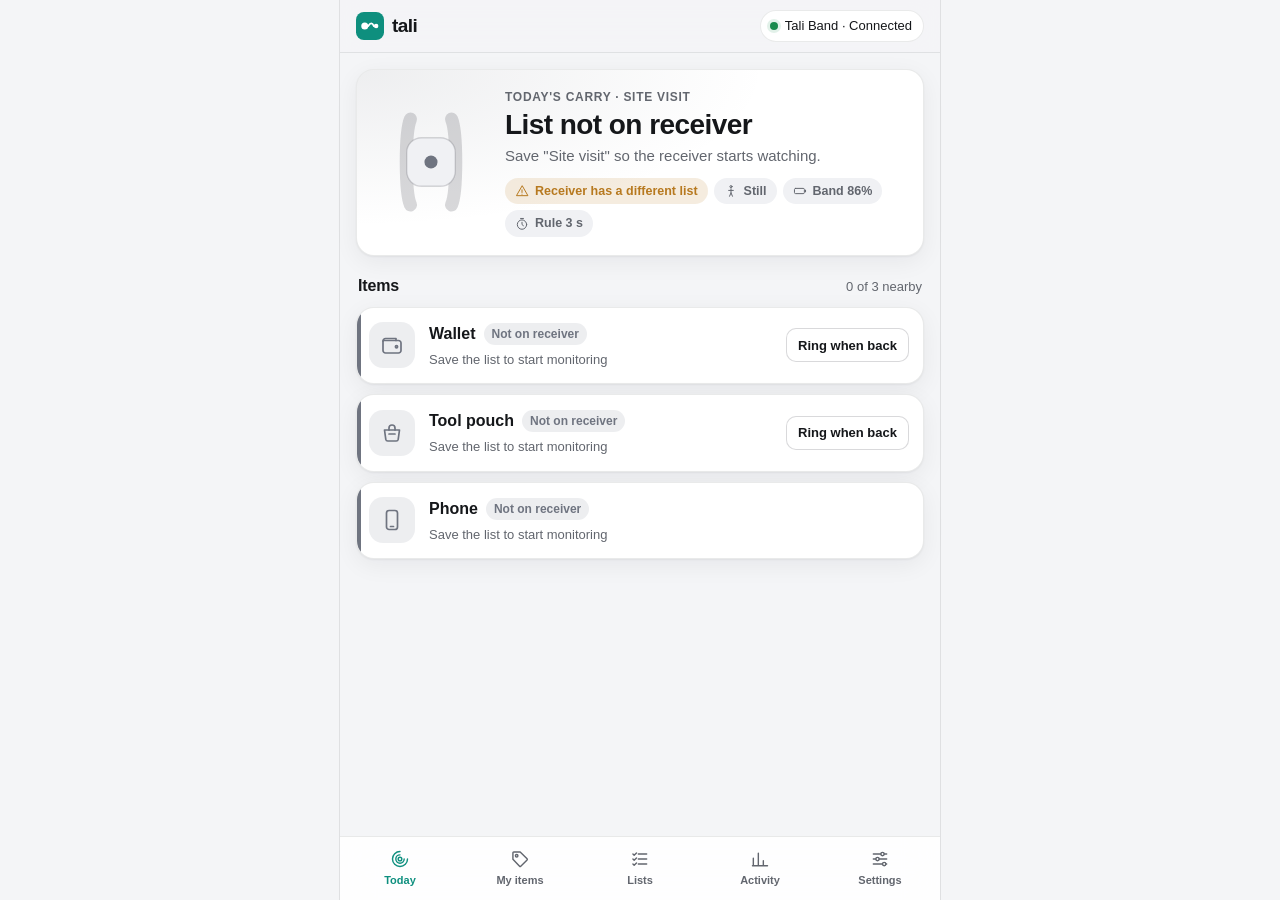
==== app.html @ d7bedd8a "Initial Commit, Simulation with Application" ====
<!doctype html>
<html lang="en">
<head>
  <meta charset="utf-8">
  <meta name="viewport" content="width=device-width, initial-scale=1, viewport-fit=cover">
  <meta name="theme-color" content="#0b0c0e" media="(prefers-color-scheme: dark)">
  <meta name="theme-color" content="#f4f5f7" media="(prefers-color-scheme: light)">
  <meta name="description" content="Tali: control centre for the wearable that taps you before you leave something behind.">
  <title>Tali</title>
  <link rel="icon" href="data:image/svg+xml,%3Csvg xmlns='http://www.w3.org/2000/svg' viewBox='0 0 32 32'%3E%3Crect width='32' height='32' rx='8' fill='%230e8f7e'/%3E%3Ccircle cx='10' cy='16' r='4' fill='white'/%3E%3Ccircle cx='23' cy='16' r='2.6' fill='white'/%3E%3Cpath d='M14 16c2.5-4 4.5-4 6.4 0' stroke='white' stroke-width='2' fill='none' stroke-linecap='round'/%3E%3C/svg%3E">
  <link rel="stylesheet" href="css/app.css?v=10">
</head>
<body>
  <div class="statusbar" aria-hidden="true">
    <span id="sbTime">9:41</span>
    <span class="sb-icons">
      <svg viewBox="0 0 18 12"><rect x="0" y="8" width="3" height="4" rx="1"/><rect x="5" y="5.5" width="3" height="6.5" rx="1"/><rect x="10" y="3" width="3" height="9" rx="1"/><rect x="15" y="0" width="3" height="12" rx="1"/></svg>
      <svg viewBox="0 0 16 12"><path d="M8 11.5 5.6 8.9a3.4 3.4 0 0 1 4.8 0Z"/><path d="M3.2 6.6a6.8 6.8 0 0 1 9.6 0l-1.3 1.3a5 5 0 0 0-7 0Z"/><path d="M.8 4.2a10.2 10.2 0 0 1 14.4 0l-1.3 1.3a8.4 8.4 0 0 0-11.8 0Z"/></svg>
      <svg viewBox="0 0 27 12"><rect x=".5" y=".5" width="23" height="11" rx="3.5" fill="none" stroke="currentColor" opacity=".45"/><rect x="2" y="2" width="16" height="8" rx="2"/><path d="M25 4v4a2 2 0 0 0 0-4Z" opacity=".45"/></svg>
    </span>
  </div>

  <div class="lock" id="lock" hidden>
    <div class="lock-top">
      <svg class="i" viewBox="0 0 24 24" aria-hidden="true"><rect x="5" y="11" width="14" height="10" rx="2"/><path d="M8 11V8a4 4 0 0 1 8 0v3"/></svg>
      <div class="lock-date" id="lockDate"></div>
      <div class="lock-time" id="lockTime"></div>
    </div>
    <div class="lock-notes" id="lockNotes"></div>
    <button class="lock-hint" type="button" id="unlockBtn">Tap to unlock</button>
  </div>

  <a class="skip" href="#main">Skip to content</a>

  <header class="topbar">
    <div class="brand">
      <svg class="brand-mark" viewBox="0 0 32 32" aria-hidden="true"><rect width="32" height="32" rx="9"/><circle cx="10" cy="16" r="4"/><circle cx="23" cy="16" r="2.6"/><path d="M14 16c2.5-4 4.5-4 6.4 0"/></svg>
      <span class="brand-name">tali</span>
          </div>
    <button class="link-chip" id="linkChip" type="button" aria-live="polite" data-goto="settings">
      <span class="dot"></span><span class="link-text">Connecting…</span>
    </button>
  </header>

  <div class="layout">

    <main id="main" tabindex="-1">
      <!-- TODAY -->
      <section class="view" id="view-today" data-view="today" aria-labelledby="h-today">
        <h1 class="sr-only" id="h-today">Today</h1>
        <div class="hero card" id="hero">
          <div class="band-art" id="bandArt" aria-hidden="true">
            <svg viewBox="0 0 120 120">
              <circle class="ripple r1" cx="60" cy="60" r="40"/>
              <circle class="ripple r2" cx="60" cy="60" r="40"/>
              <path class="strap" d="M38 14c-6 14-6 78 0 92M82 14c6 14 6 78 0 92"/>
              <rect class="pod" x="34" y="34" width="52" height="52" rx="16"/>
              <circle class="led" cx="60" cy="60" r="7"/>
            </svg>
          </div>
          <div class="hero-body">
            <p class="eyebrow" id="heroEyebrow">Today's carry</p>
            <h2 class="hero-title" id="heroTitle">Connecting to receiver…</h2>
            <p class="hero-sub" id="heroSub"></p>
            <div class="hero-meta" id="heroMeta"></div>
          </div>
        </div>

        <div class="section-head">
          <h3>Items</h3>
          <span class="muted small" id="itemsHeadMeta"></span>
        </div>
        <div class="item-grid" id="statusList"></div>
      </section>

      <!-- MY ITEMS -->
      <section class="view" id="view-items" data-view="items" aria-labelledby="h-items" hidden>
        <div class="page-head">
          <div><h1 id="h-items">My items</h1><p class="muted">Tags and phones paired to your receiver.</p></div>
          <button class="btn primary" id="addTagBtn" type="button">Add a tag</button>
        </div>
        <div class="stack" id="itemsList"></div>
      </section>

      <!-- LISTS -->
      <section class="view" id="view-lists" data-view="lists" aria-labelledby="h-lists" hidden>
        <div class="page-head">
          <div><h1 id="h-lists">Carry lists</h1><p class="muted">Pick what you bring for each routine. The receiver checks the active list on its own, even with your phone away.</p></div>
          <button class="btn" id="newListBtn" type="button">New list</button>
        </div>
        <div class="stack" id="listsList"></div>
      </section>

      <!-- LOG -->
      <section class="view" id="view-log" data-view="log" aria-labelledby="h-log" hidden>
        <div class="page-head">
          <div><h1 id="h-log">Activity &amp; trials</h1><p class="muted">Every departure, alert and recovery, plus the measurements the pilot needs.</p></div>
          <button class="btn" id="exportBtn" type="button">Export CSV</button>
        </div>
        <div class="kpis" id="kpis"></div>
        <div class="card">
          <div class="card-head"><h3>Recent departures</h3><span class="tag-sim" id="trialSource">Pilot log</span></div>
          <div class="table-wrap"><table class="table" id="trialTable"></table></div>
        </div>
        <div class="card">
          <div class="card-head"><h3>Event log</h3><button class="btn ghost sm" id="clearLog" type="button">Clear</button></div>
          <ol class="events" id="eventList"></ol>
        </div>
      </section>

      <!-- SETTINGS -->
      <section class="view" id="view-settings" data-view="settings" aria-labelledby="h-settings" hidden>
        <div class="page-head"><div><h1 id="h-settings">Settings</h1><p class="muted">Receiver connection and alert behaviour.</p></div></div>
        <div class="card">
          <h3>Data source</h3>
          <div class="seg" role="radiogroup" aria-label="Data source" id="modeSeg">
            <button type="button" role="radio" data-mode="sim">Demo receiver</button>
            <button type="button" role="radio" data-mode="live">Receiver (Wi-Fi)</button>
          </div>
          <div class="live-fields" id="liveFields">
            <label class="field"><span>Receiver address</span>
              <input id="rxUrl" type="url" inputmode="url" placeholder="http://192.168.4.1" autocomplete="off" spellcheck="false">
            </label>
            <p class="muted small">Join the receiver's Wi-Fi (<code>Tali-XXXX</code>) or the same network. When this page is served from the receiver itself, leave the field empty. Browsers block plain-HTTP device calls from HTTPS pages.</p>
            <button class="btn primary" id="connectBtn" type="button">Connect</button>
          </div>
        </div>
        <div class="card">
          <h3>Alert rule</h3>
          <p class="muted small">How long an item must stay out of range after you start moving before the wearable taps. Shorter rules warn sooner but raise more false alerts.</p>
          <div class="seg" role="radiogroup" aria-label="Confirmation window" id="ruleSeg">
            <button type="button" role="radio" data-rule="0">Immediate</button>
            <button type="button" role="radio" data-rule="3000">3 s</button>
            <button type="button" role="radio" data-rule="5000">5 s</button>
          </div>
          <label class="field range-field"><span>Signal threshold <b id="rssiVal"></b></span>
            <input id="rssiRange" type="range" min="-90" max="-65" step="1">
            <span class="range-ends muted small"><span>Wider range</span><span>Tighter range</span></span>
          </label>
        </div>
        <div class="card">
          <h3>On this phone</h3>
          <label class="switch"><input type="checkbox" id="optSound"><span>Play a sound when an alert fires</span></label>
          <label class="switch"><input type="checkbox" id="optVibrate"><span>Vibrate this phone too (Android)</span></label>
          <label class="switch"><input type="checkbox" id="optTheme"><span>Dark appearance</span></label>
        </div>
        <div class="card">
          <h3>Developers</h3>
          <p class="muted small">The receiver firmware implements the HTTP API in <a href="docs/API.md">docs/API.md</a>. The alert state machine in <code>js/engine.js</code> is the reference for the firmware logic.</p>
          <div class="row gap">
            <button class="btn" id="resetBtn" type="button">Reset demo data</button>
          </div>
        </div>
      </section>
    </main>
  </div>

  <nav class="tabbar" aria-label="Sections"></nav>

  <!-- alert banner -->
  <div class="alert-banner" id="alertBanner" role="alert" hidden>
    <div class="alert-icon" aria-hidden="true"></div>
    <div class="alert-text"><strong id="alertTitle">Check your wallet</strong><span id="alertSub">Left behind as you moved</span></div>
    <div class="alert-actions">
      <button class="btn light sm" id="alertRing" type="button">Ring</button>
      <button class="btn ghost-light sm" id="alertDismiss" type="button">Got it</button>
    </div>
  </div>

  <div class="sheet-backdrop" id="sheetBackdrop" hidden></div>
  <div class="sheet" id="sheet" role="dialog" aria-modal="true" aria-labelledby="sheetTitle" hidden>
    <div class="sheet-grip" aria-hidden="true"></div>
    <div class="sheet-head"><h2 id="sheetTitle"></h2><button class="icon-btn" id="sheetClose" type="button" aria-label="Close">✕</button></div>
    <div class="sheet-body" id="sheetBody"></div>
  </div>

  <div class="toasts" id="toasts" aria-live="polite"></div>

  <script src="js/engine.js?v=10"></script>
  <script src="js/transport.js?v=10"></script>
  <script src="js/app.js?v=10"></script>
</body>
</html>
---- css/app.css ----
/* Tali Control: design tokens */
:root {
  --bg: #f4f5f7;
  --surface: #ffffff;
  --surface-2: #f0f1f4;
  --text: #15171a;
  --muted: #62666e;
  --line: rgba(20, 24, 31, .09);
  --line-strong: rgba(20, 24, 31, .16);
  --accent: #0e8f7e;
  --accent-ink: #ffffff;
  --accent-soft: rgba(14, 143, 126, .12);
  --ok: #178a4c;      --ok-soft: rgba(23, 138, 76, .12);
  --warn: #b7791f;    --warn-soft: rgba(183, 121, 31, .14);
  --alert: #d93f3f;   --alert-soft: rgba(217, 63, 63, .12);
  --idle: #6f7480;    --idle-soft: rgba(111, 116, 128, .12);
  --info: #3d6fd8;    --info-soft: rgba(61, 111, 216, .12);
  --shadow: 0 1px 2px rgba(16, 20, 26, .05), 0 6px 24px rgba(16, 20, 26, .06);
  --radius: 18px;
  --radius-sm: 12px;
  --font: ui-sans-serif, -apple-system, BlinkMacSystemFont, "Segoe UI", Inter, Roboto, "Helvetica Neue", Arial, sans-serif;
  --mono: ui-monospace, SFMono-Regular, Menlo, Consolas, monospace;
  --tabbar-h: 64px;
  color-scheme: light;
}
@media (prefers-color-scheme: dark) {
  :root:not([data-theme="light"]) {
    --bg: #0b0c0e; --surface: #15171b; --surface-2: #1d2025; --text: #eef0f3; --muted: #9aa0aa;
    --line: rgba(255, 255, 255, .08); --line-strong: rgba(255, 255, 255, .16);
    --accent: #2cc2aa; --accent-ink: #05201b; --accent-soft: rgba(44, 194, 170, .14);
    --ok: #3ccf7d; --ok-soft: rgba(60, 207, 125, .14);
    --warn: #e9ad4c; --warn-soft: rgba(233, 173, 76, .15);
    --alert: #ff6b6b; --alert-soft: rgba(255, 107, 107, .15);
    --idle: #9aa0aa; --idle-soft: rgba(154, 160, 170, .14);
    --info: #79a1ff; --info-soft: rgba(121, 161, 255, .14);
    --shadow: 0 1px 2px rgba(0, 0, 0, .4), 0 8px 28px rgba(0, 0, 0, .35);
    color-scheme: dark;
  }
}
:root[data-theme="dark"] {
  --bg: #0b0c0e; --surface: #15171b; --surface-2: #1d2025; --text: #eef0f3; --muted: #9aa0aa;
  --line: rgba(255, 255, 255, .08); --line-strong: rgba(255, 255, 255, .16);
  --accent: #2cc2aa; --accent-ink: #05201b; --accent-soft: rgba(44, 194, 170, .14);
  --ok: #3ccf7d; --ok-soft: rgba(60, 207, 125, .14);
  --warn: #e9ad4c; --warn-soft: rgba(233, 173, 76, .15);
  --alert: #ff6b6b; --alert-soft: rgba(255, 107, 107, .15);
  --idle: #9aa0aa; --idle-soft: rgba(154, 160, 170, .14);
  --info: #79a1ff; --info-soft: rgba(121, 161, 255, .14);
  --shadow: 0 1px 2px rgba(0, 0, 0, .4), 0 8px 28px rgba(0, 0, 0, .35);
  color-scheme: dark;
}

*, *::before, *::after { box-sizing: border-box; }
[hidden] { display: none !important; }
html { -webkit-text-size-adjust: 100%; }
body {
  margin: 0; background: var(--bg); color: var(--text); font: 15px/1.5 var(--font);
  -webkit-font-smoothing: antialiased; min-height: 100vh;
}
h1, h2, h3, h4 { margin: 0; line-height: 1.2; letter-spacing: -.01em; }
h1 { font-size: 26px; font-weight: 700; }
h2 { font-size: 20px; font-weight: 650; }
h3 { font-size: 16px; font-weight: 650; }
h4 { font-size: 12px; font-weight: 650; text-transform: uppercase; letter-spacing: .06em; color: var(--muted); margin: 18px 0 8px; }
p { margin: 4px 0 0; }
a { color: var(--accent); }
code { font-family: var(--mono); font-size: .88em; background: var(--surface-2); padding: 1px 5px; border-radius: 6px; }
button { font: inherit; color: inherit; }
.muted { color: var(--muted); }
.small { font-size: 13px; }
.sr-only { position: absolute; width: 1px; height: 1px; overflow: hidden; clip: rect(0 0 0 0); white-space: nowrap; }
.skip { position: absolute; left: -999px; top: 8px; z-index: 100; background: var(--surface); padding: 8px 12px; border-radius: 8px; }
.skip:focus { left: 8px; }
:focus-visible { outline: 2px solid var(--accent); outline-offset: 2px; }
.row { display: flex; align-items: center; }
.gap { gap: 8px; }
.wrap { flex-wrap: wrap; }
.stack { display: grid; gap: 12px; }

/* top bar */
.topbar {
  position: sticky; top: 0; z-index: 30; display: flex; align-items: center; gap: 10px;
  padding: calc(10px + env(safe-area-inset-top)) 16px 10px;
  background: color-mix(in srgb, var(--bg) 82%, transparent);
  backdrop-filter: saturate(1.6) blur(14px); -webkit-backdrop-filter: saturate(1.6) blur(14px);
  border-bottom: 1px solid var(--line);
}
.brand { display: flex; align-items: center; gap: 8px; margin-right: auto; }
.brand-mark { width: 28px; height: 28px; }
.brand-mark rect { fill: var(--accent); }
.brand-mark circle { fill: var(--accent-ink); }
.brand-mark path { stroke: var(--accent-ink); stroke-width: 2; fill: none; stroke-linecap: round; }
.brand-name { font-weight: 750; font-size: 19px; letter-spacing: -.03em; }
.brand-sub { color: var(--muted); font-size: 13px; margin-left: -2px; }
.link-chip {
  display: inline-flex; align-items: center; gap: 7px; border: 1px solid var(--line); background: var(--surface);
  border-radius: 999px; padding: 5px 11px 5px 9px; font-size: 13px; cursor: pointer; max-width: 52vw; white-space: nowrap;
}
.link-chip .link-text { overflow: hidden; text-overflow: ellipsis; }
.dot { width: 8px; height: 8px; border-radius: 50%; background: var(--idle); flex: none; }
.link-chip[data-link="live"] .dot { background: var(--ok); box-shadow: 0 0 0 3px var(--ok-soft); }
.link-chip[data-link="stale"] .dot { background: var(--warn); box-shadow: 0 0 0 3px var(--warn-soft); }
.link-chip[data-link="offline"] .dot { background: var(--alert); box-shadow: 0 0 0 3px var(--alert-soft); }
.mode-badge {
  font-size: 11px; font-weight: 700; letter-spacing: .06em; text-transform: uppercase; padding: 4px 8px; border-radius: 6px;
  background: var(--info-soft); color: var(--info);
}
.mode-badge.live { background: var(--ok-soft); color: var(--ok); }

/* layout */
.layout { display: grid; grid-template-columns: 1fr; max-width: 1320px; margin: 0 auto; }
main { padding: 16px 16px calc(var(--tabbar-h) + 28px + env(safe-area-inset-bottom)); min-width: 0; outline: none; }
.view { display: grid; gap: 14px; animation: fade .2s ease; }
@keyframes fade { from { opacity: 0; transform: translateY(4px); } to { opacity: 1; transform: none; } }
.page-head { display: flex; align-items: flex-end; justify-content: space-between; gap: 12px; flex-wrap: wrap; margin: 6px 0 4px; }
.page-head p { max-width: 60ch; }
.section-head { display: flex; align-items: baseline; justify-content: space-between; margin: 6px 2px -4px; }
.card { background: var(--surface); border: 1px solid var(--line); border-radius: var(--radius); padding: 16px; box-shadow: var(--shadow); min-width: 0; }
.card > h3 + * { margin-top: 10px; }
.card-head { display: flex; justify-content: space-between; align-items: flex-start; gap: 12px; margin-bottom: 12px; }
.card-head p { max-width: 70ch; }

/* nav */
.tabbar {
  position: fixed; inset: auto 0 0 0; z-index: 30; display: grid; grid-template-columns: repeat(5, 1fr);
  height: calc(var(--tabbar-h) + env(safe-area-inset-bottom)); padding-bottom: env(safe-area-inset-bottom);
  background: color-mix(in srgb, var(--surface) 88%, transparent); backdrop-filter: blur(16px); -webkit-backdrop-filter: blur(16px);
  border-top: 1px solid var(--line);
}
.nav-btn {
  display: flex; flex-direction: column; align-items: center; justify-content: center; gap: 3px; border: 0; background: none;
  color: var(--muted); font-size: 11px; font-weight: 600; cursor: pointer; position: relative; padding: 0;
}
.nav-btn svg { width: 22px; height: 22px; }
.nav-btn[aria-current="page"] { color: var(--accent); }
.nav-btn .badge {
  position: absolute; top: 8px; left: calc(50% + 6px); min-width: 16px; height: 16px; border-radius: 8px; background: var(--alert);
  color: #fff; font-size: 10px; line-height: 16px; padding: 0 4px;
}
.sidenav { display: none; }
svg.i { width: 20px; height: 20px; fill: none; stroke: currentColor; stroke-width: 1.7; stroke-linecap: round; stroke-linejoin: round; flex: none; }

/* buttons */
.btn {
  display: inline-flex; align-items: center; justify-content: center; gap: 6px; min-height: 40px; padding: 0 14px; border-radius: 12px;
  border: 1px solid var(--line-strong); background: var(--surface); font-weight: 600; font-size: 14px; cursor: pointer; white-space: nowrap;
  transition: transform .08s ease, background .15s ease, opacity .15s;
}
.btn:hover { background: var(--surface-2); }
.btn:active { transform: scale(.97); }
.btn[disabled] { opacity: .45; cursor: not-allowed; transform: none; }
.btn.primary { background: var(--accent); border-color: transparent; color: var(--accent-ink); }
.btn.primary:hover { filter: brightness(1.06); }
.btn.danger { color: var(--alert); }
.btn.ghost { background: transparent; border-color: transparent; color: var(--accent); }
.btn.ghost:hover { background: var(--accent-soft); }
.btn.sm { min-height: 34px; padding: 0 11px; font-size: 13px; border-radius: 10px; }
.btn.light { background: #fff; color: #9b1c1c; border-color: transparent; }
.btn.ghost-light { background: rgba(255,255,255,.14); color: #fff; border-color: transparent; }
.btn.ringing { background: var(--warn); border-color: transparent; color: #1a1205; animation: ringpulse 1s ease-in-out infinite; }
.btn.light.ringing { background: #ffe08a; color: #5a3a00; }
.ringing-now { color: var(--warn); }
@keyframes ringpulse { 50% { box-shadow: 0 0 0 6px var(--warn-soft); } }
.btn.busy { pointer-events: none; opacity: .8; }
.icon-btn { width: 36px; height: 36px; border-radius: 50%; border: 0; background: var(--surface-2); cursor: pointer; font-size: 15px; }

/* segmented */
.seg { display: inline-grid; grid-auto-flow: column; grid-auto-columns: 1fr; background: var(--surface-2); padding: 3px; border-radius: 12px; gap: 2px; max-width: 100%; }
.seg button { border: 0; background: none; padding: 8px 14px; border-radius: 9px; font-weight: 600; font-size: 14px; cursor: pointer; color: var(--muted); white-space: nowrap; }
.seg button[aria-checked="true"], .seg button.on { background: var(--surface); color: var(--text); box-shadow: 0 1px 3px rgba(0,0,0,.12); }
.seg.sm button { padding: 6px 12px; font-size: 13px; }

/* form */
.field { display: grid; gap: 6px; margin-top: 14px; font-size: 14px; font-weight: 600; }
.field input[type="url"], .field input[type="text"] {
  font: inherit; font-weight: 400; color: var(--text); background: var(--surface-2); border: 1px solid var(--line); border-radius: 12px; padding: 11px 12px; width: 100%;
}
.field input:focus { outline: 2px solid var(--accent); outline-offset: 0; }
.range-field input { width: 100%; accent-color: var(--accent); }
.range-ends { display: flex; justify-content: space-between; font-weight: 400; }
.switch { display: flex; align-items: center; gap: 12px; padding: 10px 0; border-top: 1px solid var(--line); cursor: pointer; }
.card h3 + .switch { border-top: 0; }
.switch input { appearance: none; -webkit-appearance: none; width: 44px; height: 26px; border-radius: 13px; background: var(--line-strong); position: relative; flex: none; cursor: pointer; transition: background .2s; margin: 0; }
.switch input::after { content: ""; position: absolute; top: 3px; left: 3px; width: 20px; height: 20px; border-radius: 50%; background: #fff; box-shadow: 0 1px 3px rgba(0,0,0,.25); transition: transform .2s; }
.switch input:checked { background: var(--accent); }
.switch input:checked::after { transform: translateX(18px); }
.live-fields { margin-top: 4px; }
.live-fields[hidden] { display: none; }
.live-fields .btn { margin-top: 12px; }

/* hero */
.hero { display: flex; gap: 18px; align-items: center; padding: 18px; overflow: hidden; position: relative; }
.hero::before { content: ""; position: absolute; inset: 0; background: radial-gradient(120% 140% at 0% 0%, var(--state-soft, var(--accent-soft)), transparent 60%); pointer-events: none; }
.hero > * { position: relative; }
.band-art { width: 96px; height: 96px; flex: none; }
.band-art svg { width: 100%; height: 100%; overflow: visible; }
.band-art .strap { stroke: var(--line-strong); stroke-width: 14; fill: none; stroke-linecap: round; }
.band-art .pod { fill: var(--surface-2); stroke: var(--line-strong); stroke-width: 1.5; }
.band-art .led { fill: var(--state, var(--idle)); transition: fill .3s; }
.band-art .ripple { fill: none; stroke: var(--state, var(--idle)); stroke-width: 2; opacity: 0; transform-origin: 60px 60px; }
.band-art.tap .ripple { animation: ripple 1.1s ease-out 2; }
.band-art.tap .ripple.r2 { animation-delay: .25s; }
.band-art.tap svg { animation: buzz .09s linear 10; }
@keyframes ripple { from { opacity: .9; transform: scale(.9); } to { opacity: 0; transform: scale(1.6); } }
@keyframes buzz { 0%,100% { transform: translateX(0); } 25% { transform: translateX(-1.5px); } 75% { transform: translateX(1.5px); } }
.hero-body { min-width: 0; }
.eyebrow { margin: 0; font-size: 12px; font-weight: 650; letter-spacing: .06em; text-transform: uppercase; color: var(--muted); }
.hero-title { font-size: 24px; font-weight: 720; margin-top: 2px; letter-spacing: -.02em; }
.hero-sub { color: var(--muted); }
.hero-meta { display: flex; flex-wrap: wrap; gap: 6px; margin-top: 10px; }
.pill { display: inline-flex; align-items: center; gap: 6px; font-size: 12.5px; font-weight: 600; padding: 4px 10px; border-radius: 999px; background: var(--surface-2); color: var(--muted); white-space: nowrap; }
.pill svg.i { width: 14px; height: 14px; }
.pill.ok { background: var(--ok-soft); color: var(--ok); }
.pill.warn { background: var(--warn-soft); color: var(--warn); }
.pill.alert { background: var(--alert-soft); color: var(--alert); }
.pill.info { background: var(--info-soft); color: var(--info); }
.pill.accent { background: var(--accent-soft); color: var(--accent); }

[data-tone="ok"] { --state: var(--ok); --state-soft: var(--ok-soft); }
[data-tone="warn"] { --state: var(--warn); --state-soft: var(--warn-soft); }
[data-tone="alert"] { --state: var(--alert); --state-soft: var(--alert-soft); }
[data-tone="idle"] { --state: var(--idle); --state-soft: var(--idle-soft); }
[data-tone="info"] { --state: var(--info); --state-soft: var(--info-soft); }

/* status cards */
.item-grid { display: grid; gap: 10px; }
.item-card {
  display: grid; grid-template-columns: auto 1fr auto; gap: 4px 14px; align-items: center; padding: 14px 14px 14px 12px;
  background: var(--surface); border: 1px solid var(--line); border-radius: var(--radius); box-shadow: var(--shadow); position: relative; overflow: hidden;
  transition: border-color .3s;
}
.item-card::before { content: ""; position: absolute; inset: 0 auto 0 0; width: 4px; background: var(--state); }
.item-card[data-tone="alert"] { border-color: color-mix(in srgb, var(--alert) 45%, transparent); }
.item-card.stale { opacity: .62; }
.item-card.stale::after { content: ""; position: absolute; inset: 0; background: repeating-linear-gradient(-45deg, transparent 0 8px, var(--line) 8px 9px); pointer-events: none; }
.item-icon { width: 46px; height: 46px; border-radius: 14px; display: grid; place-items: center; background: var(--state-soft); color: var(--state); grid-row: span 2; }
.item-icon svg.i { width: 24px; height: 24px; }
.item-name { font-weight: 650; font-size: 16px; display: flex; align-items: center; gap: 8px; min-width: 0; }
.item-name span { overflow: hidden; text-overflow: ellipsis; white-space: nowrap; }
.item-state { font-style: normal; font-size: 12px; font-weight: 700; padding: 2px 8px; border-radius: 999px; background: var(--state-soft); color: var(--state); white-space: nowrap; }
.item-detail { font-size: 13px; color: var(--muted); display: flex; gap: 12px; align-items: center; flex-wrap: wrap; grid-column: 2; }
.item-actions { grid-row: span 2; grid-column: 3; display: flex; gap: 6px; align-items: center; }
.bars { display: inline-flex; gap: 2px; align-items: flex-end; height: 12px; }
.bars b { width: 3px; background: var(--line-strong); border-radius: 1px; }
.bars b:nth-child(1) { height: 4px; } .bars b:nth-child(2) { height: 7px; } .bars b:nth-child(3) { height: 10px; } .bars b:nth-child(4) { height: 13px; }
.bars b.on { background: var(--state); }
.batt { display: inline-flex; align-items: center; gap: 4px; }
.batt .shell { width: 18px; height: 9px; border: 1.5px solid currentColor; border-radius: 2.5px; position: relative; padding: 1px; }
.batt .shell::after { content: ""; position: absolute; right: -3.5px; top: 2px; width: 2px; height: 3px; background: currentColor; border-radius: 0 1px 1px 0; }
.batt .lvl { display: block; height: 100%; background: currentColor; border-radius: 1px; }
.batt.low { color: var(--alert); }

.empty { text-align: center; padding: 28px 16px; color: var(--muted); border: 1.5px dashed var(--line-strong); border-radius: var(--radius); }
.empty .btn { margin-top: 12px; }

/* my items & lists */
.tag-row { display: grid; grid-template-columns: auto 1fr auto; gap: 14px; align-items: center; }
.tag-row .item-icon { grid-row: auto; --state: var(--accent); --state-soft: var(--accent-soft); }
.tag-meta { font-size: 13px; color: var(--muted); }
.tag-actions { display: flex; gap: 6px; flex-wrap: wrap; justify-content: flex-end; }
.list-card.active { border-color: color-mix(in srgb, var(--accent) 50%, transparent); box-shadow: 0 0 0 3px var(--accent-soft), var(--shadow); }
.chips { display: flex; flex-wrap: wrap; gap: 8px; margin-top: 12px; }
.chip {
  display: inline-flex; align-items: center; gap: 7px; padding: 7px 12px 7px 9px; border-radius: 999px; border: 1.5px solid var(--line-strong);
  background: transparent; cursor: pointer; font-weight: 600; font-size: 14px; color: var(--muted);
}
.chip svg.i { width: 17px; height: 17px; }
.chip[aria-pressed="true"] { border-color: var(--accent); background: var(--accent-soft); color: var(--text); }
.chip[aria-pressed="true"] svg.i { color: var(--accent); }
.list-foot { display: flex; justify-content: space-between; align-items: center; gap: 10px; margin-top: 14px; flex-wrap: wrap; }
.sync-state { font-size: 13px; font-weight: 600; display: inline-flex; gap: 6px; align-items: center; }
.sync-state.saved { color: var(--ok); } .sync-state.saving { color: var(--info); } .sync-state.failed { color: var(--alert); } .sync-state.pending { color: var(--warn); }
.spinner { width: 14px; height: 14px; border-radius: 50%; border: 2px solid currentColor; border-right-color: transparent; animation: spin .7s linear infinite; display: inline-block; }
@keyframes spin { to { transform: rotate(360deg); } }

/* log */
.kpis { display: grid; grid-template-columns: repeat(2, 1fr); gap: 10px; }
.kpi { background: var(--surface); border: 1px solid var(--line); border-radius: var(--radius); padding: 14px; box-shadow: var(--shadow); }
.kpi .v { font-size: 26px; font-weight: 750; letter-spacing: -.02em; font-variant-numeric: tabular-nums; }
.kpi .k { font-size: 12.5px; color: var(--muted); font-weight: 600; }
.kpi .s { font-size: 12px; color: var(--muted); }
.table-wrap { overflow-x: auto; margin: 0 -16px; padding: 0 16px; }
.table { width: 100%; border-collapse: collapse; font-size: 13.5px; font-variant-numeric: tabular-nums; }
.table th { text-align: left; font-size: 12px; color: var(--muted); font-weight: 650; padding: 6px 10px 8px 0; border-bottom: 1px solid var(--line); white-space: nowrap; }
.table td { padding: 9px 10px 9px 0; border-bottom: 1px solid var(--line); vertical-align: top; }
.table tr:last-child td { border-bottom: 0; }
.table .empty-row td { color: var(--muted); text-align: center; padding: 18px; }
.tag-sim { font-size: 11px; font-weight: 700; letter-spacing: .05em; text-transform: uppercase; color: var(--info); background: var(--info-soft); padding: 3px 7px; border-radius: 6px; white-space: nowrap; }
.events { list-style: none; margin: 0; padding: 0; max-height: 380px; overflow: auto; }
.events li { display: grid; grid-template-columns: 62px 1fr; gap: 10px; padding: 8px 0; border-bottom: 1px solid var(--line); font-size: 13.5px; }
.events time { color: var(--muted); font-family: var(--mono); font-size: 12px; padding-top: 2px; }
.events .ev-alert { color: var(--alert); font-weight: 650; }
.events .ev-recovered { color: var(--ok); font-weight: 600; }
.events .ev-suppressed { color: var(--warn); }
.events .ev-reboot, .events .ev-link { color: var(--info); font-weight: 600; }
.bar-cell { display: flex; align-items: center; gap: 8px; min-width: 120px; }
.bar-cell .track { flex: 1; height: 6px; background: var(--surface-2); border-radius: 3px; overflow: hidden; min-width: 50px; }
.bar-cell .fill { height: 100%; background: var(--accent); border-radius: 3px; }
.bar-cell .fill.bad { background: var(--alert); }

/* alert banner */
.alert-banner {
  position: fixed; z-index: 60; left: 12px; right: 12px; top: calc(12px + env(safe-area-inset-top)); display: grid; grid-template-columns: auto 1fr; gap: 4px 12px;
  align-items: center; padding: 14px; border-radius: 20px; background: linear-gradient(135deg, #d93f3f, #b42a3a); color: #fff;
  box-shadow: 0 12px 40px rgba(180, 30, 40, .35); animation: drop .35s cubic-bezier(.2, 1.3, .4, 1); max-width: 560px; margin: 0 auto;
}
.alert-banner[hidden] { display: none; }
@keyframes drop { from { transform: translateY(-120%); } to { transform: none; } }
.alert-icon { width: 40px; height: 40px; border-radius: 12px; background: rgba(255,255,255,.18); display: grid; place-items: center; grid-row: span 2; }
.alert-icon svg.i { width: 22px; height: 22px; }
.alert-text { display: grid; }
.alert-text strong { font-size: 17px; }
.alert-text span { font-size: 13px; opacity: .9; }
.alert-actions { grid-column: 2; display: flex; gap: 8px; margin-top: 6px; }

/* sheet */
.sheet-backdrop { position: fixed; inset: 0; z-index: 70; background: rgba(0,0,0,.38); animation: fadeIn .2s; }
.sheet-backdrop[hidden], .sheet[hidden] { display: none; }
@keyframes fadeIn { from { opacity: 0; } }
.sheet {
  position: fixed; z-index: 71; left: 0; right: 0; bottom: 0; max-height: 88vh; overflow: auto; background: var(--surface); border-radius: 22px 22px 0 0;
  padding: 8px 16px calc(20px + env(safe-area-inset-bottom)); animation: up .28s cubic-bezier(.2, .9, .3, 1); box-shadow: 0 -10px 40px rgba(0,0,0,.2);
}
@keyframes up { from { transform: translateY(100%); } }
.sheet-grip { width: 38px; height: 5px; border-radius: 3px; background: var(--line-strong); margin: 0 auto 10px; }
.sheet-head { display: flex; justify-content: space-between; align-items: center; margin-bottom: 8px; }
.sheet-body { display: grid; gap: 12px; }
.scan-list { display: grid; gap: 8px; }
.scan-row { display: flex; align-items: center; gap: 12px; padding: 12px; border-radius: 14px; border: 1px solid var(--line); background: var(--surface-2); cursor: pointer; text-align: left; width: 100%; }
.scan-row:hover { border-color: var(--accent); }
.scan-row .grow { flex: 1; }
.icon-pick { display: grid; grid-template-columns: repeat(6, 1fr); gap: 8px; }
.icon-pick button { aspect-ratio: 1; border-radius: 14px; border: 1.5px solid var(--line-strong); background: var(--surface-2); cursor: pointer; display: grid; place-items: center; color: var(--muted); }
.icon-pick button[aria-pressed="true"] { border-color: var(--accent); color: var(--accent); background: var(--accent-soft); }
.sheet-actions { display: flex; gap: 8px; justify-content: flex-end; margin-top: 6px; }
.pulse-radar { width: 64px; height: 64px; margin: 10px auto; border-radius: 50%; background: var(--accent-soft); position: relative; }
.pulse-radar::before, .pulse-radar::after { content: ""; position: absolute; inset: 0; border-radius: 50%; border: 2px solid var(--accent); animation: ripple 1.4s ease-out infinite; }
.pulse-radar::after { animation-delay: .7s; }

/* toasts */
.toasts { position: fixed; z-index: 80; left: 50%; bottom: calc(var(--tabbar-h) + 16px + env(safe-area-inset-bottom)); transform: translateX(-50%); display: grid; gap: 8px; width: min(92vw, 420px); pointer-events: none; }
.toast { background: var(--text); color: var(--bg); padding: 11px 14px; border-radius: 14px; font-size: 14px; font-weight: 550; box-shadow: 0 8px 30px rgba(0,0,0,.25); animation: drop2 .25s ease; }
.toast.err { background: var(--alert); color: #fff; }
@keyframes drop2 { from { opacity: 0; transform: translateY(8px); } }


@media (min-width: 640px) {
  .kpis { grid-template-columns: repeat(4, 1fr); }
  .item-grid { grid-template-columns: 1fr 1fr; }
  .band-art { width: 112px; height: 112px; }
  .hero-title { font-size: 28px; }
}

/* phone app: always a single column; centred when opened on a wide screen */
body { max-width: 600px; margin: 0 auto; box-shadow: 0 0 0 1px var(--line); }
.tabbar, .toasts { max-width: 600px; margin: 0 auto; }
.tabbar { left: 0; right: 0; }
.alert-banner { max-width: 576px; }
.sheet, .lock { max-width: 600px; margin: 0 auto; }
.item-grid { grid-template-columns: 1fr !important; }

/* phone status bar (shown inside the pitch-stage phone frame) */
.statusbar { display: none; }
body.framed { box-shadow: none; }
body.framed .statusbar {
  display: flex; position: sticky; top: 0; z-index: 31; height: 50px; align-items: center; justify-content: space-between;
  padding: 14px 30px 0 34px; font-weight: 650; font-size: 15px; background: color-mix(in srgb, var(--bg) 82%, transparent);
  backdrop-filter: blur(14px); -webkit-backdrop-filter: blur(14px);
}
body.framed .sb-icons { display: flex; gap: 6px; align-items: center; }
body.framed .sb-icons svg { height: 11px; width: auto; fill: currentColor; }
body.framed .topbar { top: 50px; padding-top: 6px; }
body.framed .alert-banner { top: 56px; }
body.framed .tabbar { padding-bottom: 18px; height: calc(var(--tabbar-h) + 18px); }
body.framed main { padding-bottom: calc(var(--tabbar-h) + 46px); }
body.framed .toasts { bottom: calc(var(--tabbar-h) + 30px); }

/* lock screen */
.lock {
  position: fixed; inset: 0; z-index: 90; color: #fff; display: flex; flex-direction: column; align-items: center; padding: 70px 14px 28px;
  background: radial-gradient(120% 80% at 20% 0%, #1f6f66 0%, transparent 60%), radial-gradient(120% 90% at 100% 100%, #3a2a5e 0%, transparent 55%), #0a0d12;
  max-width: 600px; margin: 0 auto; cursor: pointer; animation: fadeIn .25s;
}
.lock-top { text-align: center; display: grid; justify-items: center; gap: 2px; }
.lock-top svg.i { width: 18px; height: 18px; opacity: .85; margin-bottom: 8px; }
.lock-date { font-size: 17px; font-weight: 550; opacity: .9; }
.lock-time { font-size: 84px; font-weight: 650; letter-spacing: -.03em; line-height: 1; }
.lock-notes { width: 100%; display: grid; gap: 8px; margin-top: 34px; }
.notif {
  width: 100%; text-align: left; display: grid; gap: 2px; padding: 12px 14px; border-radius: 20px; border: 0; color: #fff; cursor: pointer;
  background: rgba(255, 255, 255, .17); backdrop-filter: blur(20px); -webkit-backdrop-filter: blur(20px); animation: notifIn .45s cubic-bezier(.2, 1.2, .4, 1);
}
@keyframes notifIn { from { opacity: 0; transform: translateY(-16px) scale(.96); } }
.notif-head { display: flex; justify-content: space-between; font-size: 12.5px; opacity: .8; margin-bottom: 2px; }
.notif-app { display: inline-flex; align-items: center; gap: 6px; font-weight: 650; letter-spacing: .04em; }
.notif-app svg { width: 18px; height: 18px; }
.notif-app svg rect { fill: #2cc2aa; }
.notif-app svg circle { fill: #05201b; }
.notif b { font-size: 15.5px; }
.notif > span:last-child { font-size: 14px; opacity: .92; }
.lock-hint { margin-top: auto; background: none; border: 0; color: rgba(255,255,255,.75); font-size: 14px; font-weight: 550; }
.lock-hint::after { content: ""; display: block; width: 134px; height: 5px; border-radius: 3px; background: rgba(255,255,255,.85); margin: 12px auto 0; }

@media (prefers-reduced-motion: reduce) {
  *, *::before, *::after { animation-duration: .01ms !important; animation-iteration-count: 1 !important; transition: none !important; }
}
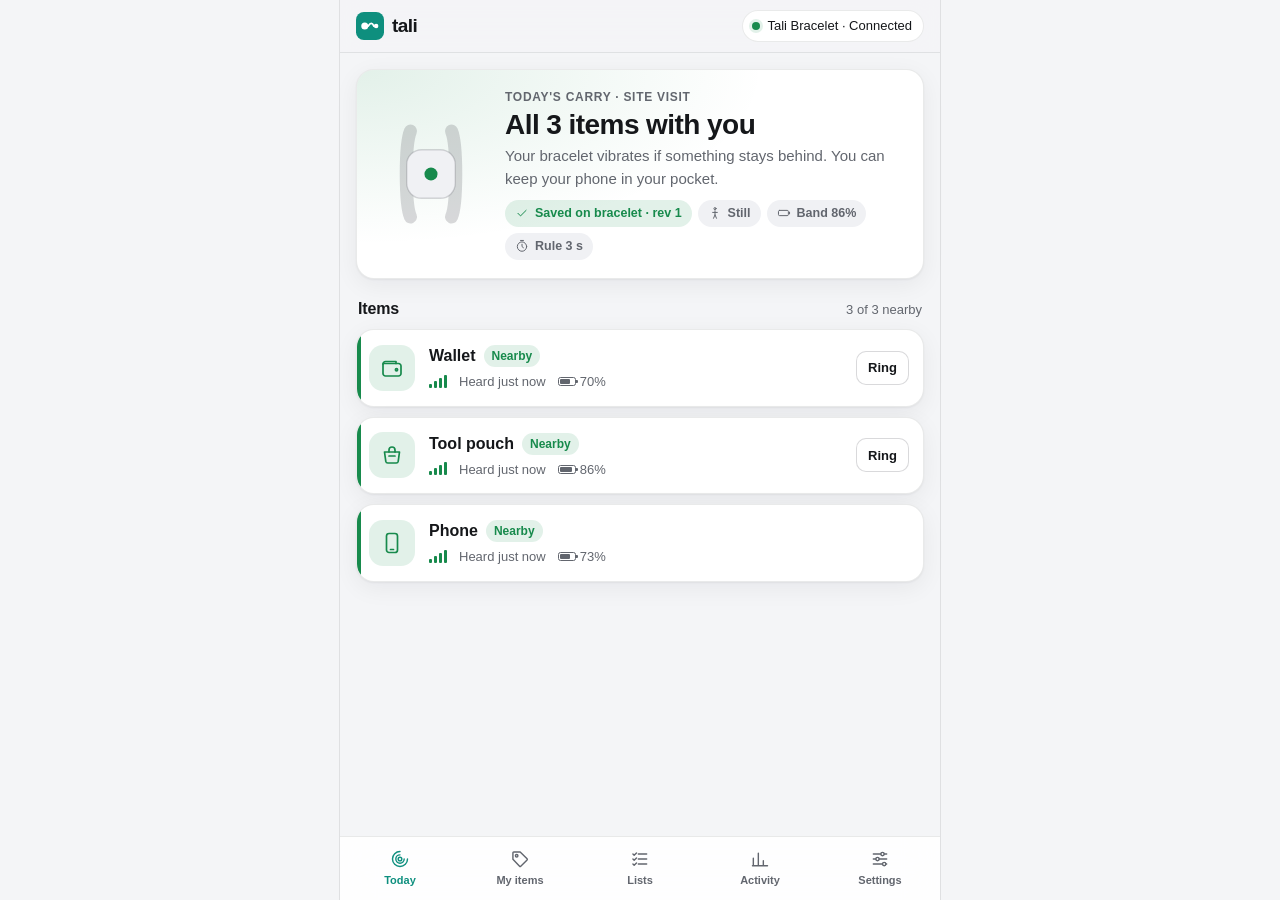
==== commit 6989c841: "Show the screenless vibrating bracelet next to the companion app The demo stage now presents the Tal" ====
--- a/app.html
+++ b/app.html
@@ -5,10 +5,10 @@
   <meta name="viewport" content="width=device-width, initial-scale=1, viewport-fit=cover">
   <meta name="theme-color" content="#0b0c0e" media="(prefers-color-scheme: dark)">
   <meta name="theme-color" content="#f4f5f7" media="(prefers-color-scheme: light)">
-  <meta name="description" content="Tali: control centre for the wearable that taps you before you leave something behind.">
+  <meta name="description" content="Tali: control centre for the bracelet that vibrates before you leave something behind.">
   <title>Tali</title>
   <link rel="icon" href="data:image/svg+xml,%3Csvg xmlns='http://www.w3.org/2000/svg' viewBox='0 0 32 32'%3E%3Crect width='32' height='32' rx='8' fill='%230e8f7e'/%3E%3Ccircle cx='10' cy='16' r='4' fill='white'/%3E%3Ccircle cx='23' cy='16' r='2.6' fill='white'/%3E%3Cpath d='M14 16c2.5-4 4.5-4 6.4 0' stroke='white' stroke-width='2' fill='none' stroke-linecap='round'/%3E%3C/svg%3E">
-  <link rel="stylesheet" href="css/app.css?v=10">
+  <link rel="stylesheet" href="css/app.css?v=15">
 </head>
 <body>
   <div class="statusbar" aria-hidden="true">
@@ -60,7 +60,7 @@
           </div>
           <div class="hero-body">
             <p class="eyebrow" id="heroEyebrow">Today's carry</p>
-            <h2 class="hero-title" id="heroTitle">Connecting to receiver…</h2>
+            <h2 class="hero-title" id="heroTitle">Connecting to bracelet…</h2>
             <p class="hero-sub" id="heroSub"></p>
             <div class="hero-meta" id="heroMeta"></div>
           </div>
@@ -76,7 +76,7 @@
       <!-- MY ITEMS -->
       <section class="view" id="view-items" data-view="items" aria-labelledby="h-items" hidden>
         <div class="page-head">
-          <div><h1 id="h-items">My items</h1><p class="muted">Tags and phones paired to your receiver.</p></div>
+          <div><h1 id="h-items">My items</h1><p class="muted">Tags and phones paired to your bracelet.</p></div>
           <button class="btn primary" id="addTagBtn" type="button">Add a tag</button>
         </div>
         <div class="stack" id="itemsList"></div>
@@ -85,7 +85,7 @@
       <!-- LISTS -->
       <section class="view" id="view-lists" data-view="lists" aria-labelledby="h-lists" hidden>
         <div class="page-head">
-          <div><h1 id="h-lists">Carry lists</h1><p class="muted">Pick what you bring for each routine. The receiver checks the active list on its own, even with your phone away.</p></div>
+          <div><h1 id="h-lists">Carry lists</h1><p class="muted">Pick what you bring for each routine. The bracelet checks the active list on its own, even with your phone away.</p></div>
           <button class="btn" id="newListBtn" type="button">New list</button>
         </div>
         <div class="stack" id="listsList"></div>
@@ -110,24 +110,24 @@
 
       <!-- SETTINGS -->
       <section class="view" id="view-settings" data-view="settings" aria-labelledby="h-settings" hidden>
-        <div class="page-head"><div><h1 id="h-settings">Settings</h1><p class="muted">Receiver connection and alert behaviour.</p></div></div>
+        <div class="page-head"><div><h1 id="h-settings">Settings</h1><p class="muted">Bracelet connection and alert behaviour.</p></div></div>
         <div class="card">
           <h3>Data source</h3>
           <div class="seg" role="radiogroup" aria-label="Data source" id="modeSeg">
-            <button type="button" role="radio" data-mode="sim">Demo receiver</button>
-            <button type="button" role="radio" data-mode="live">Receiver (Wi-Fi)</button>
+            <button type="button" role="radio" data-mode="sim">Demo bracelet</button>
+            <button type="button" role="radio" data-mode="live">Bracelet (Wi-Fi)</button>
           </div>
           <div class="live-fields" id="liveFields">
-            <label class="field"><span>Receiver address</span>
+            <label class="field"><span>Bracelet address</span>
               <input id="rxUrl" type="url" inputmode="url" placeholder="http://192.168.4.1" autocomplete="off" spellcheck="false">
             </label>
-            <p class="muted small">Join the receiver's Wi-Fi (<code>Tali-XXXX</code>) or the same network. When this page is served from the receiver itself, leave the field empty. Browsers block plain-HTTP device calls from HTTPS pages.</p>
+            <p class="muted small">Join the bracelet's Wi-Fi (<code>Tali-XXXX</code>) or the same network. When this page is served from the bracelet itself, leave the field empty. Browsers block plain-HTTP device calls from HTTPS pages.</p>
             <button class="btn primary" id="connectBtn" type="button">Connect</button>
           </div>
         </div>
         <div class="card">
           <h3>Alert rule</h3>
-          <p class="muted small">How long an item must stay out of range after you start moving before the wearable taps. Shorter rules warn sooner but raise more false alerts.</p>
+          <p class="muted small">How long an item must stay out of range after you start moving before the bracelet vibrates. Shorter rules warn sooner but raise more false alerts.</p>
           <div class="seg" role="radiogroup" aria-label="Confirmation window" id="ruleSeg">
             <button type="button" role="radio" data-rule="0">Immediate</button>
             <button type="button" role="radio" data-rule="3000">3 s</button>
@@ -146,7 +146,7 @@
         </div>
         <div class="card">
           <h3>Developers</h3>
-          <p class="muted small">The receiver firmware implements the HTTP API in <a href="docs/API.md">docs/API.md</a>. The alert state machine in <code>js/engine.js</code> is the reference for the firmware logic.</p>
+          <p class="muted small">The bracelet firmware implements the HTTP API in <a href="docs/API.md">docs/API.md</a>. The alert state machine in <code>js/engine.js</code> is the reference for the firmware logic.</p>
           <div class="row gap">
             <button class="btn" id="resetBtn" type="button">Reset demo data</button>
           </div>
@@ -176,8 +176,8 @@
 
   <div class="toasts" id="toasts" aria-live="polite"></div>
 
-  <script src="js/engine.js?v=10"></script>
-  <script src="js/transport.js?v=10"></script>
-  <script src="js/app.js?v=10"></script>
+  <script src="js/engine.js?v=15"></script>
+  <script src="js/transport.js?v=15"></script>
+  <script src="js/app.js?v=15"></script>
 </body>
 </html>
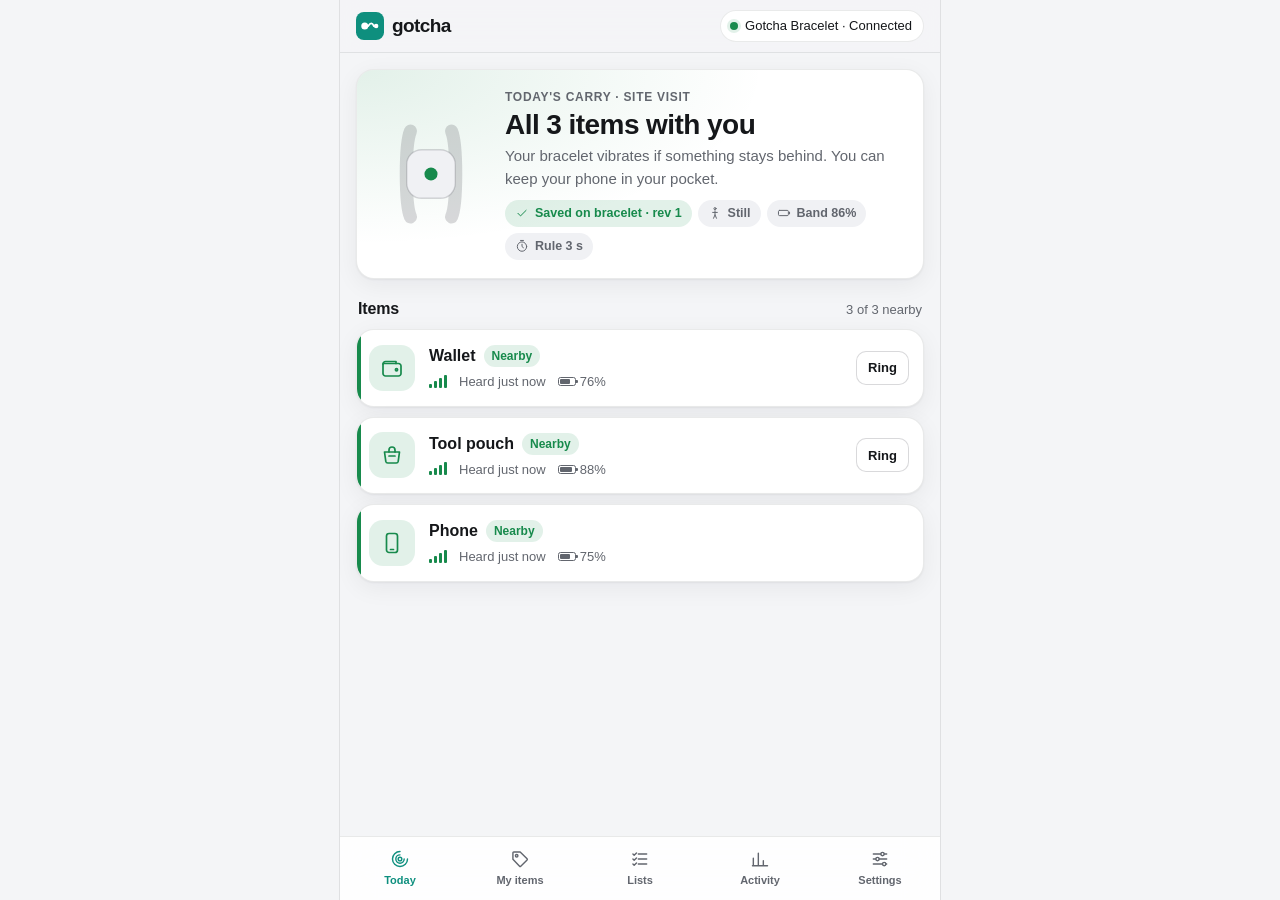
==== commit 5cc48100: "Rename the product from Tali to Gotcha Updates every user-facing name, the JS namespace (window.Gotc" ====
--- a/app.html
+++ b/app.html
@@ -5,10 +5,10 @@
   <meta name="viewport" content="width=device-width, initial-scale=1, viewport-fit=cover">
   <meta name="theme-color" content="#0b0c0e" media="(prefers-color-scheme: dark)">
   <meta name="theme-color" content="#f4f5f7" media="(prefers-color-scheme: light)">
-  <meta name="description" content="Tali: control centre for the bracelet that vibrates before you leave something behind.">
-  <title>Tali</title>
+  <meta name="description" content="Gotcha: control centre for the bracelet that vibrates before you leave something behind.">
+  <title>Gotcha</title>
   <link rel="icon" href="data:image/svg+xml,%3Csvg xmlns='http://www.w3.org/2000/svg' viewBox='0 0 32 32'%3E%3Crect width='32' height='32' rx='8' fill='%230e8f7e'/%3E%3Ccircle cx='10' cy='16' r='4' fill='white'/%3E%3Ccircle cx='23' cy='16' r='2.6' fill='white'/%3E%3Cpath d='M14 16c2.5-4 4.5-4 6.4 0' stroke='white' stroke-width='2' fill='none' stroke-linecap='round'/%3E%3C/svg%3E">
-  <link rel="stylesheet" href="css/app.css?v=15">
+  <link rel="stylesheet" href="css/app.css?v=16">
 </head>
 <body>
   <div class="statusbar" aria-hidden="true">
@@ -35,7 +35,7 @@
   <header class="topbar">
     <div class="brand">
       <svg class="brand-mark" viewBox="0 0 32 32" aria-hidden="true"><rect width="32" height="32" rx="9"/><circle cx="10" cy="16" r="4"/><circle cx="23" cy="16" r="2.6"/><path d="M14 16c2.5-4 4.5-4 6.4 0"/></svg>
-      <span class="brand-name">tali</span>
+      <span class="brand-name">gotcha</span>
           </div>
     <button class="link-chip" id="linkChip" type="button" aria-live="polite" data-goto="settings">
       <span class="dot"></span><span class="link-text">Connecting…</span>
@@ -121,7 +121,7 @@
             <label class="field"><span>Bracelet address</span>
               <input id="rxUrl" type="url" inputmode="url" placeholder="http://192.168.4.1" autocomplete="off" spellcheck="false">
             </label>
-            <p class="muted small">Join the bracelet's Wi-Fi (<code>Tali-XXXX</code>) or the same network. When this page is served from the bracelet itself, leave the field empty. Browsers block plain-HTTP device calls from HTTPS pages.</p>
+            <p class="muted small">Join the bracelet's Wi-Fi (<code>Gotcha-XXXX</code>) or the same network. When this page is served from the bracelet itself, leave the field empty. Browsers block plain-HTTP device calls from HTTPS pages.</p>
             <button class="btn primary" id="connectBtn" type="button">Connect</button>
           </div>
         </div>
@@ -176,8 +176,8 @@
 
   <div class="toasts" id="toasts" aria-live="polite"></div>
 
-  <script src="js/engine.js?v=15"></script>
-  <script src="js/transport.js?v=15"></script>
-  <script src="js/app.js?v=15"></script>
+  <script src="js/engine.js?v=16"></script>
+  <script src="js/transport.js?v=16"></script>
+  <script src="js/app.js?v=16"></script>
 </body>
 </html>
--- a/css/app.css
+++ b/css/app.css
@@ -1,4 +1,4 @@
-/* Tali Control: design tokens */
+/* Gotcha Control: design tokens */
 :root {
   --bg: #f4f5f7;
   --surface: #ffffff;
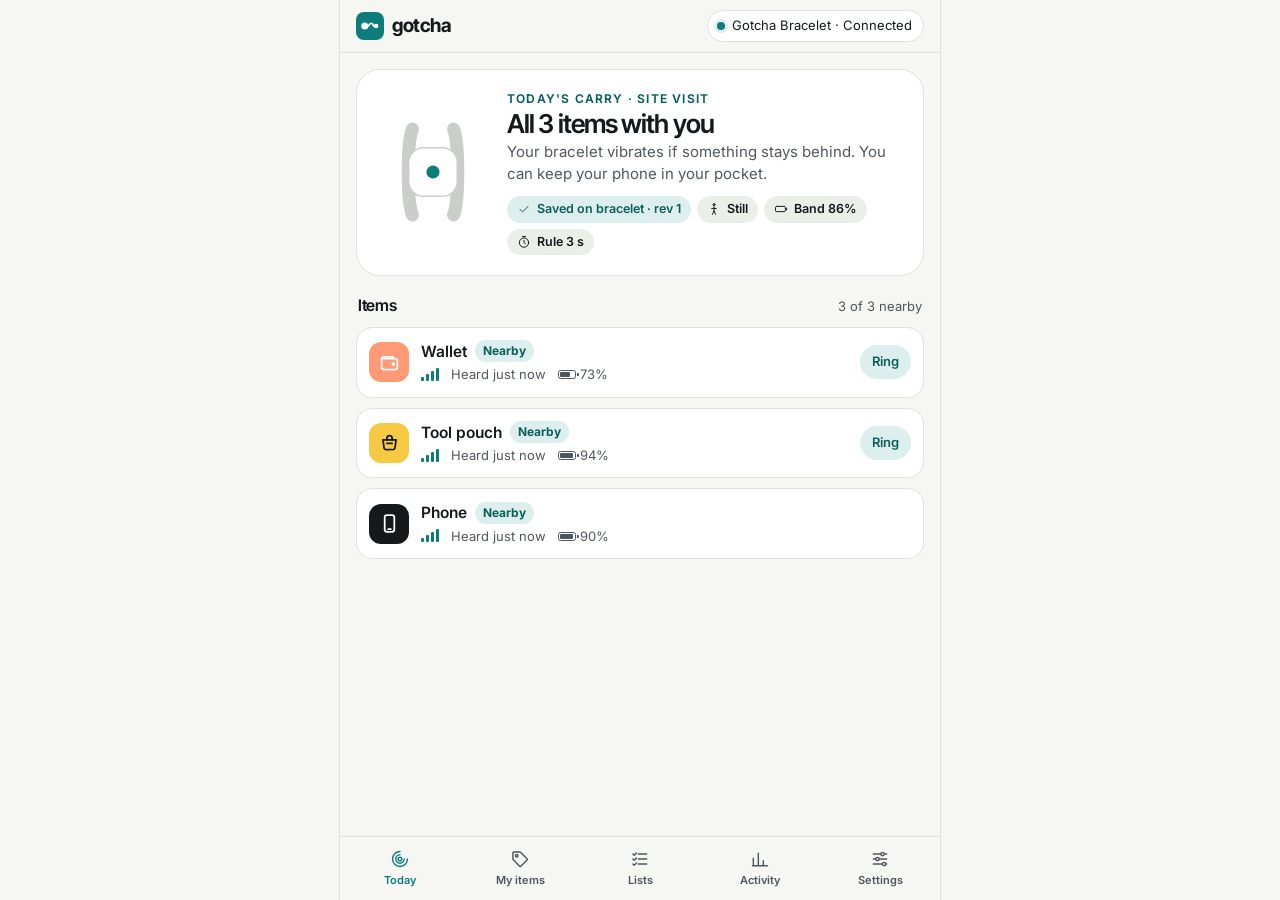
==== commit 59bc21a3: "Restyle the companion app and make the bracelet 3D - Companion app uses the "Still Water + colour ta" ====
--- a/app.html
+++ b/app.html
@@ -8,7 +8,9 @@
   <meta name="description" content="Gotcha: control centre for the bracelet that vibrates before you leave something behind.">
   <title>Gotcha</title>
   <link rel="icon" href="data:image/svg+xml,%3Csvg xmlns='http://www.w3.org/2000/svg' viewBox='0 0 32 32'%3E%3Crect width='32' height='32' rx='8' fill='%230e8f7e'/%3E%3Ccircle cx='10' cy='16' r='4' fill='white'/%3E%3Ccircle cx='23' cy='16' r='2.6' fill='white'/%3E%3Cpath d='M14 16c2.5-4 4.5-4 6.4 0' stroke='white' stroke-width='2' fill='none' stroke-linecap='round'/%3E%3C/svg%3E">
-  <link rel="stylesheet" href="css/app.css?v=16">
+  <link rel="preconnect" href="https://fonts.googleapis.com">
+  <link href="https://fonts.googleapis.com/css2?family=Inter+Tight:wght@500;600;700&family=Inter:wght@400;500;600;700&display=swap" rel="stylesheet">
+  <link rel="stylesheet" href="css/app.css?v=17">
 </head>
 <body>
   <div class="statusbar" aria-hidden="true">
@@ -176,8 +178,8 @@
 
   <div class="toasts" id="toasts" aria-live="polite"></div>
 
-  <script src="js/engine.js?v=16"></script>
-  <script src="js/transport.js?v=16"></script>
-  <script src="js/app.js?v=16"></script>
+  <script src="js/engine.js?v=17"></script>
+  <script src="js/transport.js?v=17"></script>
+  <script src="js/app.js?v=17"></script>
 </body>
 </html>
--- a/css/app.css
+++ b/css/app.css
@@ -404,3 +404,96 @@
 @media (prefers-reduced-motion: reduce) {
   *, *::before, *::after { animation-duration: .01ms !important; animation-iteration-count: 1 !important; transition: none !important; }
 }
+
+/* ==========================================================================
+   "Still Water + colour tags" theme (from the 05 Full page design reference).
+   Calm off-white surfaces, ink text, one teal accent, and a colour per tag.
+   Applied in every colour scheme so the demo always matches the design.
+   ========================================================================== */
+:root, :root:not([data-theme="light"]), :root[data-theme="dark"] {
+  --bg: #F6F6F3; --surface: #FFFFFF; --surface-2: #ECEEEA; --text: #15191C; --muted: #4F575E;
+  --line: #DEE2DD; --line-strong: #C9CEC9;
+  --accent: #0E7C7B; --accent-ink: #FFFFFF; --accent-soft: #DCEEED; --accent-deep: #0A5F5E;
+  --ok: #0E7C7B;   --ok-soft: #DCEEED;
+  --warn: #B07A12; --warn-soft: #FBF0D2;
+  --alert: #C8553D; --alert-soft: #FBE5DD;
+  --idle: #4F575E; --idle-soft: #ECEEEA;
+  --info: #0A5F5E; --info-soft: #DCEEED;
+  --tag-coral: #FF9A76; --tag-yellow: #F6C945; --tag-mint: #7FD3B8; --tag-ink: #15191C;
+  --shadow: none;
+  --radius: 20px; --radius-sm: 14px;
+  --font: Inter, system-ui, -apple-system, "Segoe UI", Roboto, Arial, sans-serif;
+  --display: "Inter Tight", Inter, system-ui, sans-serif;
+  color-scheme: light;
+}
+body { font-family: var(--font); }
+h1, h2, h3, .hero-title, .brand-name, .page-head h1 { font-family: var(--display); font-weight: 600; letter-spacing: -.02em; }
+h4, .eyebrow { color: var(--accent-deep); letter-spacing: .1em; }
+
+/* bars and navigation */
+.topbar, body.framed .statusbar { background: color-mix(in srgb, var(--bg) 92%, transparent); }
+.topbar { border-bottom-color: var(--line); }
+.brand-name { font-weight: 700; }
+.link-chip { background: var(--surface); border-color: var(--line); }
+.tabbar { background: color-mix(in srgb, var(--bg) 94%, transparent); border-top-color: var(--line); }
+.nav-btn[aria-current="page"] { color: var(--accent); }
+.nav-btn .badge { background: var(--tag-coral); color: var(--text); font-weight: 700; }
+
+/* cards: flat white, hairline border, generous radius */
+.card, .item-card, .kpi { box-shadow: none; border-color: var(--line); }
+.hero { border-radius: 24px; padding: 20px; }
+.hero::before { background: none; }
+.hero[data-tone="alert"] { background: var(--alert-soft); border-color: color-mix(in srgb, var(--alert) 35%, transparent); }
+.hero[data-tone="ok"] .band-art .led { fill: var(--accent); }
+.hero-title { font-size: 26px; letter-spacing: -.035em; line-height: 1.05; }
+.band-art .strap { stroke: #C9CEC9; }
+.band-art .pod { fill: #FFFFFF; stroke: #C9CEC9; }
+.pill { background: var(--surface-2); color: var(--text); font-weight: 600; }
+.pill.ok, .pill.accent, .pill.info { background: var(--accent-soft); color: var(--accent-deep); }
+.pill.alert { background: var(--alert-soft); color: var(--alert); }
+
+/* item rows: colour tag square + name + status, as in the design's "My items" screen */
+.item-card { border-radius: 16px; padding: 12px 12px 12px 12px; gap: 2px 12px; }
+.item-card::before { display: none; }
+.item-card[data-tone="alert"] { background: var(--alert-soft); border-color: color-mix(in srgb, var(--alert) 40%, transparent); }
+.item-icon { width: 40px; height: 40px; border-radius: 12px; background: var(--tag-mint); color: #FFFFFF; }
+.item-icon svg.i { width: 21px; height: 21px; stroke-width: 2; }
+.item-icon[data-ic="wallet"] { background: var(--tag-coral); }
+.item-icon[data-ic="pouch"], .item-icon[data-ic="keys"] { background: var(--tag-yellow); color: var(--text); }
+.item-icon[data-ic="laptop"], .item-icon[data-ic="bag"] { background: var(--tag-mint); color: var(--text); }
+.item-icon[data-ic="phone"] { background: var(--tag-ink); }
+.tag-row .item-icon { --state: initial; }
+.item-name { font-weight: 600; font-size: 15.5px; }
+.item-state { background: var(--accent-soft); color: var(--accent-deep); }
+.item-card[data-tone="alert"] .item-state { background: var(--alert); color: #FFFFFF; }
+.item-card[data-tone="warn"] .item-state { background: var(--warn-soft); color: var(--warn); }
+.item-detail { color: var(--muted); }
+.bars b.on { background: var(--accent); }
+
+/* buttons: pill shapes, teal primary, tinted secondary like the design's "Ring" chip */
+.btn { border-radius: 999px; border-color: var(--line); }
+.btn.primary { background: var(--accent); }
+.btn.sm { border-radius: 999px; background: var(--accent-soft); border-color: transparent; color: var(--accent-deep); }
+.btn.sm:hover { background: #cfe6e4; }
+.btn.ringing, .btn.sm.ringing { background: var(--tag-coral); color: var(--text); }
+.ringing-now { color: var(--alert); }
+.seg { border-radius: 999px; } .seg button { border-radius: 999px; }
+.chip[aria-pressed="true"] { border-color: var(--accent); background: var(--accent-soft); }
+
+/* left-behind alert: calm ink banner with a coral tag, not an alarm-red slab */
+.alert-banner { background: var(--text); color: #F6F6F3; box-shadow: 0 14px 40px rgba(21, 25, 28, .28); border-radius: 22px; }
+.alert-icon { background: var(--tag-coral); color: var(--text); border-radius: 12px; }
+.alert-text strong { font-family: var(--display); font-weight: 600; letter-spacing: -.01em; }
+.btn.light { background: #FFFFFF; color: var(--text); }
+.btn.ghost-light { background: rgba(255, 255, 255, .14); color: #FFFFFF; }
+
+/* toasts, sheets */
+.toast { background: var(--text); color: #F6F6F3; border-radius: 16px; }
+.sheet { border-radius: 26px 26px 0 0; }
+
+/* lock screen in the same palette */
+.lock { background: radial-gradient(110% 70% at 20% 0%, rgba(14, 124, 123, .55) 0%, transparent 60%), radial-gradient(90% 70% at 100% 100%, rgba(127, 211, 184, .18) 0%, transparent 60%), #15191C; }
+.lock-time { font-family: var(--display); font-weight: 600; letter-spacing: -.04em; }
+.notif { background: rgba(246, 246, 243, .16); border-radius: 22px; }
+.notif-app svg rect { fill: var(--accent); }
+.notif-app svg circle { fill: #FFFFFF; }
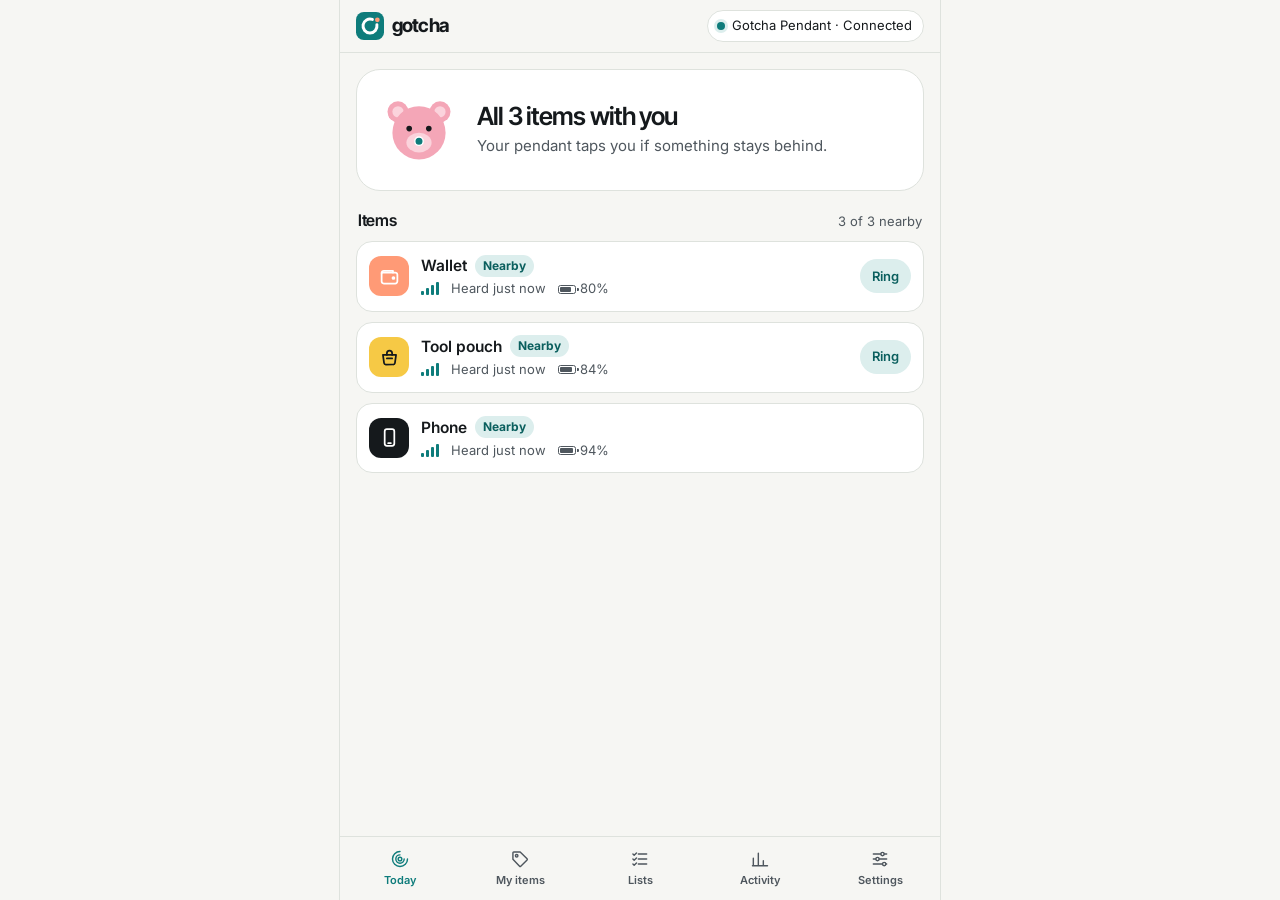
==== commit 977dc4ff: "Pink bear pendant, simpler Today card and a neutral logo - The master device on the pitch stage is n" ====
--- a/app.html
+++ b/app.html
@@ -5,12 +5,12 @@
   <meta name="viewport" content="width=device-width, initial-scale=1, viewport-fit=cover">
   <meta name="theme-color" content="#0b0c0e" media="(prefers-color-scheme: dark)">
   <meta name="theme-color" content="#f4f5f7" media="(prefers-color-scheme: light)">
-  <meta name="description" content="Gotcha: control centre for the bracelet that vibrates before you leave something behind.">
+  <meta name="description" content="Gotcha: control centre for the pendant that vibrates before you leave something behind.">
   <title>Gotcha</title>
-  <link rel="icon" href="data:image/svg+xml,%3Csvg xmlns='http://www.w3.org/2000/svg' viewBox='0 0 32 32'%3E%3Crect width='32' height='32' rx='8' fill='%230e8f7e'/%3E%3Ccircle cx='10' cy='16' r='4' fill='white'/%3E%3Ccircle cx='23' cy='16' r='2.6' fill='white'/%3E%3Cpath d='M14 16c2.5-4 4.5-4 6.4 0' stroke='white' stroke-width='2' fill='none' stroke-linecap='round'/%3E%3C/svg%3E">
+  <link rel="icon" href="data:image/svg+xml,%3Csvg xmlns='http://www.w3.org/2000/svg' viewBox='0 0 32 32'%3E%3Crect width='32' height='32' rx='9' fill='%230E7C7B'/%3E%3Cpath d='M23.88 14.61A8 8 0 1 1 18.74 8.48' fill='none' stroke='white' stroke-width='3.4' stroke-linecap='round'/%3E%3Ccircle cx='24.4' cy='8.9' r='2.7' fill='%23FF9A76'/%3E%3C/svg%3E">
   <link rel="preconnect" href="https://fonts.googleapis.com">
   <link href="https://fonts.googleapis.com/css2?family=Inter+Tight:wght@500;600;700&family=Inter:wght@400;500;600;700&display=swap" rel="stylesheet">
-  <link rel="stylesheet" href="css/app.css?v=17">
+  <link rel="stylesheet" href="css/app.css?v=21">
 </head>
 <body>
   <div class="statusbar" aria-hidden="true">
@@ -36,7 +36,7 @@
 
   <header class="topbar">
     <div class="brand">
-      <svg class="brand-mark" viewBox="0 0 32 32" aria-hidden="true"><rect width="32" height="32" rx="9"/><circle cx="10" cy="16" r="4"/><circle cx="23" cy="16" r="2.6"/><path d="M14 16c2.5-4 4.5-4 6.4 0"/></svg>
+      <svg class="brand-mark" viewBox="0 0 32 32" aria-hidden="true"><rect class="lg-bg" width="32" height="32" rx="9"/><path class="lg-ring" d="M23.88 14.61A8 8 0 1 1 18.74 8.48"/><circle class="lg-dot" cx="24.4" cy="8.9" r="2.7"/></svg>
       <span class="brand-name">gotcha</span>
           </div>
     <button class="link-chip" id="linkChip" type="button" aria-live="polite" data-goto="settings">
@@ -51,18 +51,21 @@
       <section class="view" id="view-today" data-view="today" aria-labelledby="h-today">
         <h1 class="sr-only" id="h-today">Today</h1>
         <div class="hero card" id="hero">
-          <div class="band-art" id="bandArt" aria-hidden="true">
+          <div class="band-art bear-art" id="bandArt" aria-hidden="true">
             <svg viewBox="0 0 120 120">
-              <circle class="ripple r1" cx="60" cy="60" r="40"/>
-              <circle class="ripple r2" cx="60" cy="60" r="40"/>
-              <path class="strap" d="M38 14c-6 14-6 78 0 92M82 14c6 14 6 78 0 92"/>
-              <rect class="pod" x="34" y="34" width="52" height="52" rx="16"/>
-              <circle class="led" cx="60" cy="60" r="7"/>
+              <circle class="ripple r1" cx="60" cy="66" r="40"/>
+              <circle class="ripple r2" cx="60" cy="66" r="40"/>
+              <circle class="ear" cx="30" cy="34" r="15"/><circle class="ear-in" cx="30" cy="34" r="8"/>
+              <circle class="ear" cx="90" cy="34" r="15"/><circle class="ear-in" cx="90" cy="34" r="8"/>
+              <circle class="head" cx="60" cy="64" r="38"/>
+              <ellipse class="muzzle" cx="60" cy="78" rx="18" ry="14"/>
+              <circle class="eye" cx="46" cy="58" r="4"/><circle class="eye" cx="74" cy="58" r="4"/>
+              <circle class="led" cx="60" cy="76" r="6"/>
             </svg>
           </div>
           <div class="hero-body">
             <p class="eyebrow" id="heroEyebrow">Today's carry</p>
-            <h2 class="hero-title" id="heroTitle">Connecting to bracelet…</h2>
+            <h2 class="hero-title" id="heroTitle">Connecting to pendant…</h2>
             <p class="hero-sub" id="heroSub"></p>
             <div class="hero-meta" id="heroMeta"></div>
           </div>
@@ -78,7 +81,7 @@
       <!-- MY ITEMS -->
       <section class="view" id="view-items" data-view="items" aria-labelledby="h-items" hidden>
         <div class="page-head">
-          <div><h1 id="h-items">My items</h1><p class="muted">Tags and phones paired to your bracelet.</p></div>
+          <div><h1 id="h-items">My items</h1><p class="muted">Tags and phones paired to your pendant.</p></div>
           <button class="btn primary" id="addTagBtn" type="button">Add a tag</button>
         </div>
         <div class="stack" id="itemsList"></div>
@@ -87,7 +90,7 @@
       <!-- LISTS -->
       <section class="view" id="view-lists" data-view="lists" aria-labelledby="h-lists" hidden>
         <div class="page-head">
-          <div><h1 id="h-lists">Carry lists</h1><p class="muted">Pick what you bring for each routine. The bracelet checks the active list on its own, even with your phone away.</p></div>
+          <div><h1 id="h-lists">Carry lists</h1><p class="muted">Pick what you bring for each routine. The pendant checks the active list on its own, even with your phone away.</p></div>
           <button class="btn" id="newListBtn" type="button">New list</button>
         </div>
         <div class="stack" id="listsList"></div>
@@ -112,24 +115,24 @@
 
       <!-- SETTINGS -->
       <section class="view" id="view-settings" data-view="settings" aria-labelledby="h-settings" hidden>
-        <div class="page-head"><div><h1 id="h-settings">Settings</h1><p class="muted">Bracelet connection and alert behaviour.</p></div></div>
+        <div class="page-head"><div><h1 id="h-settings">Settings</h1><p class="muted">Pendant connection and alert behaviour.</p></div></div>
         <div class="card">
           <h3>Data source</h3>
           <div class="seg" role="radiogroup" aria-label="Data source" id="modeSeg">
-            <button type="button" role="radio" data-mode="sim">Demo bracelet</button>
-            <button type="button" role="radio" data-mode="live">Bracelet (Wi-Fi)</button>
+            <button type="button" role="radio" data-mode="sim">Demo pendant</button>
+            <button type="button" role="radio" data-mode="live">Pendant (Wi-Fi)</button>
           </div>
           <div class="live-fields" id="liveFields">
-            <label class="field"><span>Bracelet address</span>
+            <label class="field"><span>Pendant address</span>
               <input id="rxUrl" type="url" inputmode="url" placeholder="http://192.168.4.1" autocomplete="off" spellcheck="false">
             </label>
-            <p class="muted small">Join the bracelet's Wi-Fi (<code>Gotcha-XXXX</code>) or the same network. When this page is served from the bracelet itself, leave the field empty. Browsers block plain-HTTP device calls from HTTPS pages.</p>
+            <p class="muted small">Join the pendant's Wi-Fi (<code>Gotcha-XXXX</code>) or the same network. When this page is served from the pendant itself, leave the field empty. Browsers block plain-HTTP device calls from HTTPS pages.</p>
             <button class="btn primary" id="connectBtn" type="button">Connect</button>
           </div>
         </div>
         <div class="card">
           <h3>Alert rule</h3>
-          <p class="muted small">How long an item must stay out of range after you start moving before the bracelet vibrates. Shorter rules warn sooner but raise more false alerts.</p>
+          <p class="muted small">How long an item must stay out of range after you start moving before the pendant vibrates. Shorter rules warn sooner but raise more false alerts.</p>
           <div class="seg" role="radiogroup" aria-label="Confirmation window" id="ruleSeg">
             <button type="button" role="radio" data-rule="0">Immediate</button>
             <button type="button" role="radio" data-rule="3000">3 s</button>
@@ -148,7 +151,7 @@
         </div>
         <div class="card">
           <h3>Developers</h3>
-          <p class="muted small">The bracelet firmware implements the HTTP API in <a href="docs/API.md">docs/API.md</a>. The alert state machine in <code>js/engine.js</code> is the reference for the firmware logic.</p>
+          <p class="muted small">The pendant firmware implements the HTTP API in <a href="docs/API.md">docs/API.md</a>. The alert state machine in <code>js/engine.js</code> is the reference for the firmware logic.</p>
           <div class="row gap">
             <button class="btn" id="resetBtn" type="button">Reset demo data</button>
           </div>
@@ -178,8 +181,8 @@
 
   <div class="toasts" id="toasts" aria-live="polite"></div>
 
-  <script src="js/engine.js?v=17"></script>
-  <script src="js/transport.js?v=17"></script>
-  <script src="js/app.js?v=17"></script>
+  <script src="js/engine.js?v=21"></script>
+  <script src="js/transport.js?v=21"></script>
+  <script src="js/app.js?v=21"></script>
 </body>
 </html>
--- a/css/app.css
+++ b/css/app.css
@@ -497,3 +497,20 @@
 .notif { background: rgba(246, 246, 243, .16); border-radius: 22px; }
 .notif-app svg rect { fill: var(--accent); }
 .notif-app svg circle { fill: #FFFFFF; }
+
+/* simpler Today card: one bear, one line of state, one sentence */
+.hero { padding: 18px 20px; gap: 16px; }
+.hero .eyebrow, .hero .hero-meta { display: none; }
+.hero-title { font-size: 25px; }
+.hero-sub { margin-top: 6px; font-size: 15px; }
+.bear-art { width: 84px; height: 84px; }
+.bear-art .ear, .bear-art .head { fill: #F4A6B7; }
+.bear-art .ear-in, .bear-art .muzzle { fill: #FBD3DC; }
+.bear-art .eye { fill: #15191C; }
+.bear-art .led { fill: var(--state, var(--accent)); stroke: #FFFFFF; stroke-width: 2; }
+
+/* Gotcha mark: teal tile, open white ring (your safe circle), coral dot = an item that left it */
+.brand-mark .lg-bg, .notif-app svg .lg-bg { fill: #0E7C7B; }
+.brand-mark .lg-ring, .notif-app svg .lg-ring { fill: none; stroke: #FFFFFF; stroke-width: 3.4; stroke-linecap: round; }
+.brand-mark .lg-dot, .notif-app svg .lg-dot { fill: #FF9A76; }
+.brand-name, .brand b { font-family: "Inter Tight", Inter, system-ui, sans-serif; font-weight: 700; letter-spacing: -.045em; }
